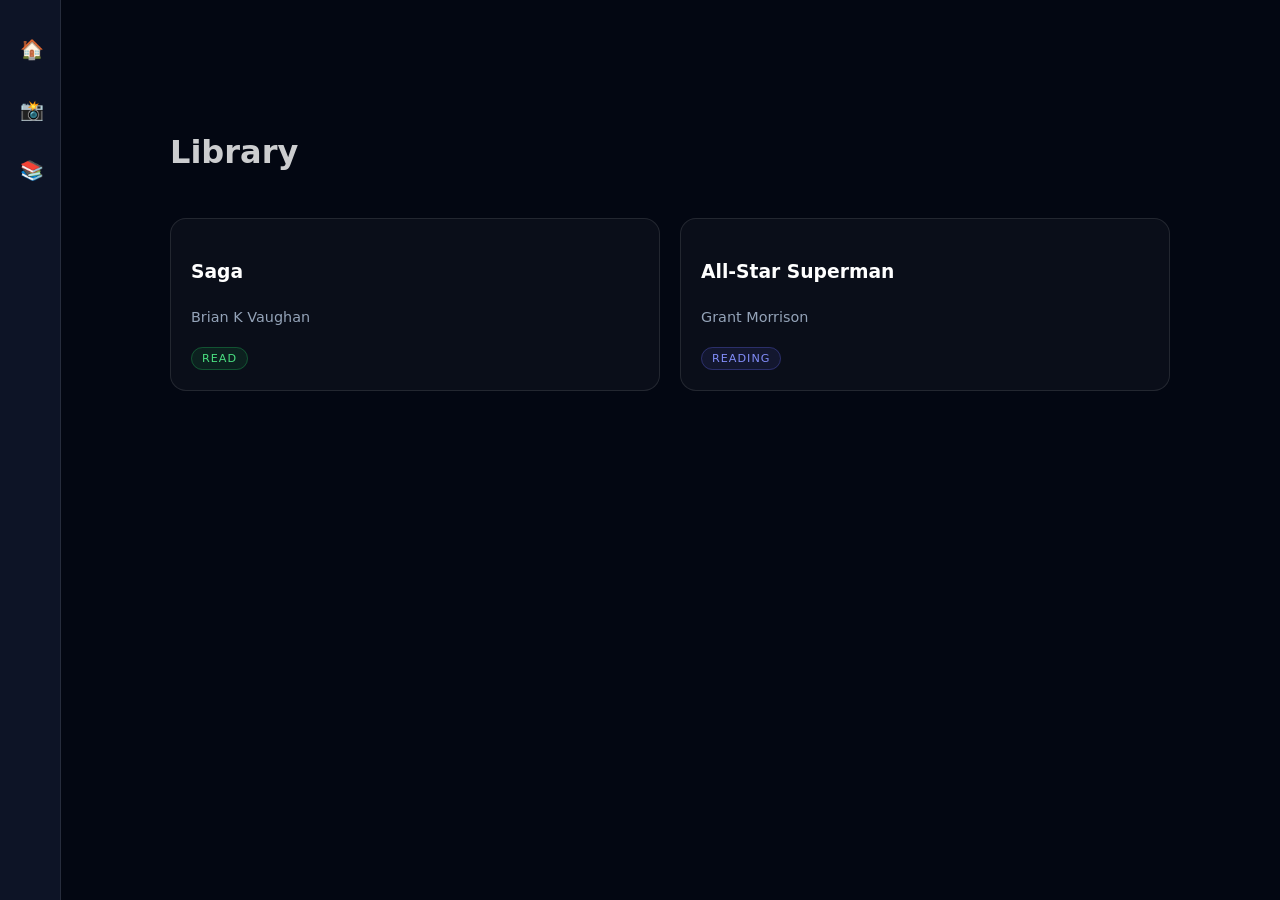
==== library.html @ 32758d91 "Add library page" ====
<!DOCTYPE html>
<html lang="en">
<head>
    <meta charset="UTF-8">
    <meta name="viewport" content="width=device-width, initial-scale=1.0">
    <title>My Library</title>
    <link rel="stylesheet" href="style.css"> 
</head>
<body>

<nav class="side-nav">
    <div class="nav-item">
        <a href="index.html#home">
            <span class="icon">🏠</span>
            <span class="nav-text">Home</span>
        </a>
    </div>
    <div class="nav-item">
        <a href="photos.html">
            <span class="icon">📸</span>
            <span class="nav-text">Photos</span>
        </a>
    </div>
    <div class="nav-item">
        <a href="library.html">
            <span class="icon">📚</span>
            <span class="nav-text">Library</span>
        </a>
    </div>
</nav>

<main>
    <section id="books" class="content-section">
        <h2>Library</h2>
        <div class="book-grid">
            <div class="book-card">
                <div class="book-info">
                    <h3>Saga</h3>
                    <p class="author">Brian K Vaughan</p>
                    <span class="status-tag finished">Read</span>
                </div>
            </div>
            <div class="book-card">
                <div class="book-info">
                    <h3>All-Star Superman</h3>
                    <p class="author">Grant Morrison</p>
                    <span class="status-tag reading">Reading</span>
                </div>
            </div>
        </div>
    </section>
</main>

<script>
    const sideNav = document.querySelector('.side-nav');
    sideNav.addEventListener('mouseenter', () => sideNav.classList.add('expanded'));
    sideNav.addEventListener('mouseleave', () => sideNav.classList.remove('expanded'));
</script>

</body>
</html>
---- style.css ----
:root {
    --bg: #030712;
    --glass: rgba(255, 255, 255, 0.03);
    --glass-border: rgba(255, 255, 255, 0.1);
    --accent-gradient: linear-gradient(135deg, #6366f1 0%, #a855f7 50%, #ec4899 100%);
    --text-dim: #94a3b8;
}

body {
    margin: 0;
    font-family: 'Inter', system-ui, -apple-system, sans-serif;
    background-color: var(--bg);
    color: white;
    line-height: 1.6;
    scroll-behavior: smooth;
}

/* 1. Floating Glass Nav */
.side-nav {
    position: fixed;
    left: 0;
    top: 0;
    height: 100vh;
    width: 60px; /* The 'Collapsed' state */
    background: rgba(15, 23, 42, 0.9);
    backdrop-filter: blur(15px);
    border-right: 1px solid var(--glass-border);
    transition: width 0.3s cubic-bezier(0.4, 0, 0.2, 1);
    overflow: hidden;
    z-index: 2000;
    display: flex;
    flex-direction: column;
    padding-top: 20px;
}

.nav-item a {
    display: flex;
    align-items: center;
    padding: 15px 20px;
    text-decoration: none;
    color: var(--text-dim);
    transition: 0.2s;
    white-space: nowrap;
}

.nav-item a:hover {
    background: var(--glass);
    color: white;
}

.icon {
    min-width: 30px;
    font-size: 1.2rem;
}

.nav-text {
    margin-left: 20px;
    opacity: 0;
    transition: opacity 0.2s;
}

/* This pushes your 'Welcome' text and footer to the right */
main, footer {
    margin-left: 60px; 
    transition: margin-left 0.3s ease;
}

/* 2. Hero Section with Gradient Text */
.hero {
    height: 100vh;
    display: flex;
    flex-direction: column;
    justify-content: center;
    align-items: center;
    text-align: center;
    background: radial-gradient(circle at top, rgba(99, 102, 241, 0.15) 0%, transparent 50%);
}

h1 {
    font-size: clamp(2.5rem, 8vw, 5rem);
    font-weight: 800;
    background: var(--accent-gradient);
    -webkit-background-clip: text;
    -webkit-text-fill-color: transparent;
    letter-spacing: -0.02em;
    margin-bottom: 20px;
}

/* 3. Modern "Glass" Cards */
.content-section {
    padding: 100px 20px;
    max-width: 1000px;
    margin: 0 auto;
}

h2 {
    font-size: 2rem;
    margin-bottom: 40px;
    opacity: 0.8;
}

.card, .project-card {
    background: var(--glass);
    backdrop-filter: blur(5px);
    border: 1px solid var(--glass-border);
    padding: 30px;
    border-radius: 24px;
    transition: all 0.4s cubic-bezier(0.175, 0.885, 0.32, 1.275);
}

.card:hover, .project-card:hover {
    background: rgba(255, 255, 255, 0.06);
    transform: scale(1.02);
    border-color: rgba(99, 102, 241, 0.5);
}

/* 4. Project Grid Layout */
.project-grid {
    display: grid;
    grid-template-columns: repeat(auto-fit, minmax(300px, 1fr));
    gap: 25px;
}

.tag {
    display: inline-block;
    margin-top: 15px;
    padding: 4px 12px;
    background: rgba(99, 102, 241, 0.1);
    color: #818cf8;
    border-radius: 6px;
    font-size: 0.75rem;
    text-transform: uppercase;
    letter-spacing: 0.05em;
}

/* Push the footer to the very bottom of the content */
footer {
    margin-top: auto; 
    padding: 40px 20px;
    background: var(--glass);
    backdrop-filter: blur(12px);
    border-top: 1px solid var(--glass-border);
    text-align: center;
    width: 100%;
}

.footer-content p {
    color: var(--text-dim);
    font-size: 0.85rem;
    margin-bottom: 10px;
}

.footer-content a {
    color: white;
    text-decoration: none;
    font-weight: 600;
    margin: 0 10px;
    transition: 0.3s;
}

.footer-content a:hover {
    color: var(--accent-gradient); /* Note: gradients don't always work on text without extra steps, so 'white' is safer here */
    text-decoration: underline;
}
/* ADD THIS TO YOUR CSS */
@media (max-width: 768px) {
    .side-nav {
        width: 60px;
        /* On mobile, let's make it slightly more transparent 
           so you can see content behind it */
        background: rgba(15, 23, 42, 0.95);
    }
    
    /* Ensure content has enough room on small screens */
    main, footer {
        margin-left: 60px;
        padding: 20px;
    }
}

/* ADD THIS INSTEAD */
.side-nav.expanded {
    width: 200px;
}

.side-nav.expanded .nav-text {
    opacity: 1;
}

/* ADD TO YOUR CSS */
.book-grid {
    display: grid;
    grid-template-columns: repeat(auto-fit, minmax(250px, 1fr));
    gap: 20px;
}

.book-card {
    background: var(--glass);
    border: 1px solid var(--glass-border);
    padding: 20px;
    border-radius: 16px;
    display: flex;
    align-items: center;
    transition: 0.3s ease;
}

.book-card:hover {
    background: rgba(255, 255, 255, 0.08);
    transform: translateY(-5px);
}

.author {
    color: var(--text-dim);
    font-size: 0.9rem;
    margin: 5px 0 15px 0;
}

.status-tag {
    font-size: 0.7rem;
    padding: 4px 10px;
    border-radius: 20px;
    text-transform: uppercase;
    letter-spacing: 1px;
}

.finished {
    background: rgba(34, 197, 94, 0.1);
    color: #4ade80;
    border: 1px solid rgba(34, 197, 94, 0.3);
}

.reading {
    background: rgba(99, 102, 241, 0.1);
    color: #818cf8;
    border: 1px solid rgba(99, 102, 241, 0.3);
}

/* ADD TO YOUR CSS */
.section-intro {
    color: var(--text-dim);
    margin-top: -30px;
    margin-bottom: 40px;
}

.photo-gallery {
    column-count: 3;
    column-gap: 20px;
}

.photo-item {
    margin-bottom: 20px;
    break-inside: avoid; /* Prevents photos from splitting between columns */
}

.photo-item img {
    width: 100%;
    border-radius: 16px;
    border: 1px solid var(--glass-border);
    transition: transform 0.3s ease, filter 0.3s ease;
    display: block;
}

.photo-item img:hover {
    transform: scale(1.03);
    border-color: rgba(99, 102, 241, 0.5);
}

/* Responsive adjustment for tablets/phones */
@media (max-width: 900px) {
    .photo-gallery { column-count: 2; }
}

@media (max-width: 600px) {
    .photo-gallery { column-count: 1; }
}
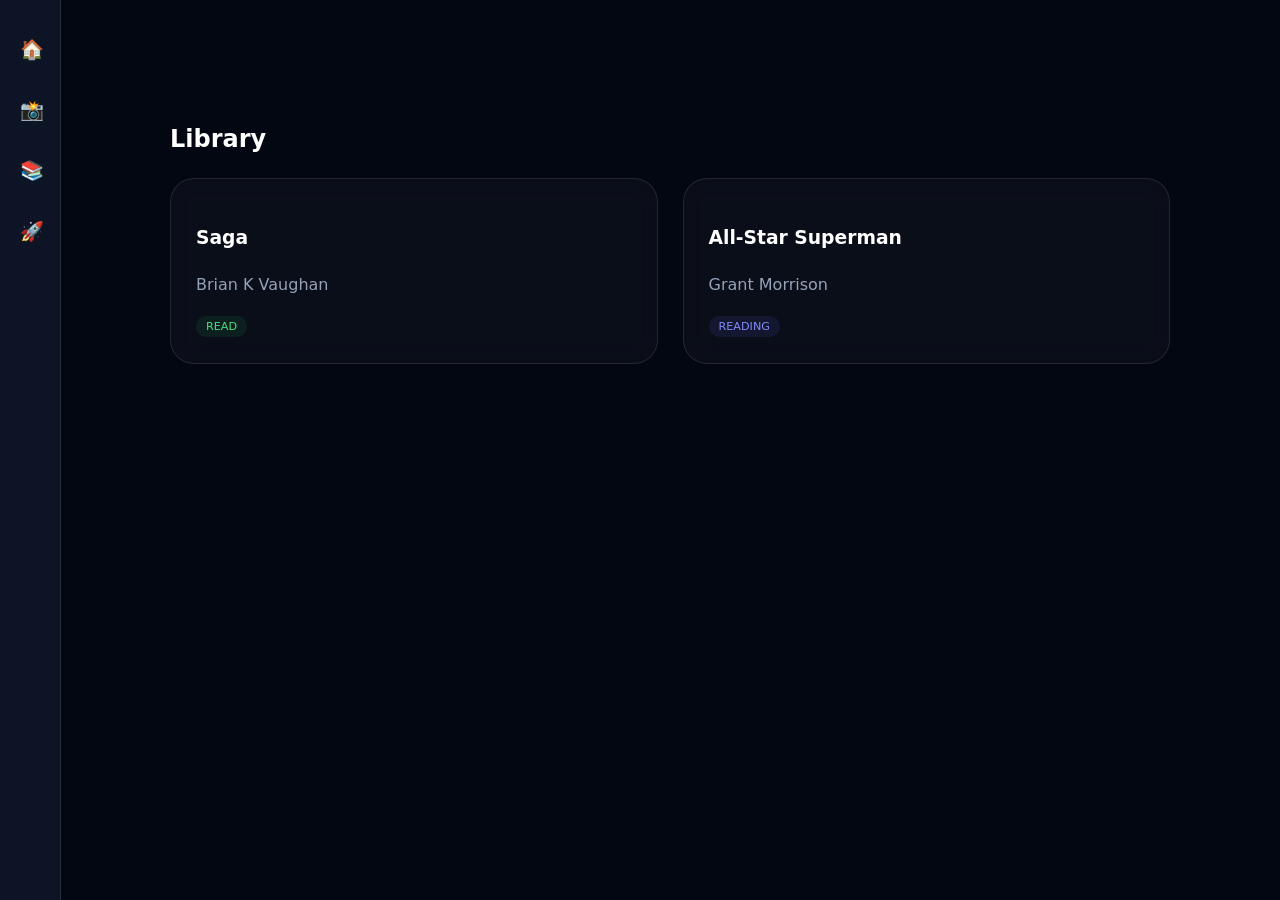
==== commit 078ab573: "Fix library html file with the updates to CSS" ====
--- a/library.html
+++ b/library.html
@@ -4,13 +4,13 @@
     <meta charset="UTF-8">
     <meta name="viewport" content="width=device-width, initial-scale=1.0">
     <title>My Library</title>
-    <link rel="stylesheet" href="style.css"> 
+    <link rel="stylesheet" href="style.css?v=1.2"> 
 </head>
 <body>
 
 <nav class="side-nav">
     <div class="nav-item">
-        <a href="index.html#home">
+        <a href="index.html">
             <span class="icon">🏠</span>
             <span class="nav-text">Home</span>
         </a>
@@ -25,6 +25,12 @@
         <a href="library.html">
             <span class="icon">📚</span>
             <span class="nav-text">Library</span>
+        </a>
+    </div>
+    <div class="nav-item">
+        <a href="projects.html">
+            <span class="icon">🚀</span>
+            <span class="nav-text">Projects</span>
         </a>
     </div>
 </nav>
--- a/style.css
+++ b/style.css
@@ -1,4 +1,4 @@
-    :root {
+:root {
     --bg: #030712;
     --glass: rgba(255, 255, 255, 0.03);
     --glass-border: rgba(255, 255, 255, 0.1);
@@ -13,6 +13,7 @@
     color: white;
     line-height: 1.6;
     scroll-behavior: smooth;
+    overflow-x: hidden;
 }
 
 /* 1. Floating Glass Nav */
@@ -21,9 +22,10 @@
     left: 0;
     top: 0;
     height: 100vh;
-    width: 60px; /* The 'Collapsed' state */
+    width: 60px;
     background: rgba(15, 23, 42, 0.9);
     backdrop-filter: blur(15px);
+    -webkit-backdrop-filter: blur(15px);
     border-right: 1px solid var(--glass-border);
     transition: width 0.3s cubic-bezier(0.4, 0, 0.2, 1);
     overflow: hidden;
@@ -31,6 +33,10 @@
     display: flex;
     flex-direction: column;
     padding-top: 20px;
+}
+
+.side-nav.expanded {
+    width: 200px;
 }
 
 .nav-item a {
@@ -59,13 +65,26 @@
     transition: opacity 0.2s;
 }
 
-/* This pushes your 'Welcome' text and footer to the right */
+.side-nav.expanded .nav-text {
+    opacity: 1;
+}
+
+/* 2. Main Content & Animations */
 main, footer {
     margin-left: 60px; 
     transition: margin-left 0.3s ease;
 }
 
-/* 2. Hero Section with Gradient Text */
+@keyframes fadeIn {
+    from { opacity: 0; transform: translateY(10px); }
+    to { opacity: 1; transform: translateY(0); }
+}
+
+main {
+    animation: fadeIn 0.8s ease-out;
+}
+
+/* 3. Hero Section */
 .hero {
     height: 100vh;
     display: flex;
@@ -86,162 +105,38 @@
     margin-bottom: 20px;
 }
 
-/* 3. Modern "Glass" Cards */
+/* 4. Universal Glass Card Styling */
 .content-section {
     padding: 100px 20px;
     max-width: 1000px;
     margin: 0 auto;
 }
 
-h2 {
-    font-size: 2rem;
-    margin-bottom: 40px;
-    opacity: 0.8;
+.book-card, .project-card, .card {
+    background: var(--glass);
+    backdrop-filter: blur(12px);
+    -webkit-backdrop-filter: blur(12px);
+    border: 1px solid var(--glass-border);
+    padding: 25px;
+    border-radius: 24px;
+    transition: transform 0.3s ease, box-shadow 0.3s ease, border-color 0.3s ease;
 }
 
-.card, .project-card {
-    background: var(--glass);
-    backdrop-filter: blur(5px);
-    border: 1px solid var(--glass-border);
-    padding: 30px;
-    border-radius: 24px;
-    transition: all 0.4s cubic-bezier(0.175, 0.885, 0.32, 1.275);
+.book-card:hover, .project-card:hover, .card:hover {
+    transform: translateY(-8px);
+    background: rgba(255, 255, 255, 0.07);
+    border-color: rgba(99, 102, 241, 0.5);
+    box-shadow: 0 15px 30px rgba(0, 0, 0, 0.4);
 }
 
-.card:hover, .project-card:hover {
-    background: rgba(255, 255, 255, 0.06);
-    transform: scale(1.02);
-    border-color: rgba(99, 102, 241, 0.5);
-}
-
-/* 4. Project Grid Layout */
-.project-grid {
+/* 5. Grids */
+.project-grid, .book-grid {
     display: grid;
-    grid-template-columns: repeat(auto-fit, minmax(300px, 1fr));
+    grid-template-columns: repeat(auto-fit, minmax(280px, 1fr));
     gap: 25px;
 }
 
-.tag {
-    display: inline-block;
-    margin-top: 15px;
-    padding: 4px 12px;
-    background: rgba(99, 102, 241, 0.1);
-    color: #818cf8;
-    border-radius: 6px;
-    font-size: 0.75rem;
-    text-transform: uppercase;
-    letter-spacing: 0.05em;
-}
-
-/* Push the footer to the very bottom of the content */
-footer {
-    margin-top: auto; 
-    padding: 40px 20px;
-    background: var(--glass);
-    backdrop-filter: blur(12px);
-    border-top: 1px solid var(--glass-border);
-    text-align: center;
-    width: 100%;
-}
-
-.footer-content p {
-    color: var(--text-dim);
-    font-size: 0.85rem;
-    margin-bottom: 10px;
-}
-
-.footer-content a {
-    color: white;
-    text-decoration: none;
-    font-weight: 600;
-    margin: 0 10px;
-    transition: 0.3s;
-}
-
-.footer-content a:hover {
-    color: var(--accent-gradient); /* Note: gradients don't always work on text without extra steps, so 'white' is safer here */
-    text-decoration: underline;
-}
-/* ADD THIS TO YOUR CSS */
-@media (max-width: 768px) {
-    .side-nav {
-        width: 60px;
-        /* On mobile, let's make it slightly more transparent 
-           so you can see content behind it */
-        background: rgba(15, 23, 42, 0.95);
-    }
-    
-    /* Ensure content has enough room on small screens */
-    main, footer {
-        margin-left: 60px;
-        padding: 20px;
-    }
-}
-
-/* ADD THIS INSTEAD */
-.side-nav.expanded {
-    width: 200px;
-}
-
-.side-nav.expanded .nav-text {
-    opacity: 1;
-}
-
-/* ADD TO YOUR CSS */
-.book-grid {
-    display: grid;
-    grid-template-columns: repeat(auto-fit, minmax(250px, 1fr));
-    gap: 20px;
-}
-
-.book-card {
-    background: var(--glass);
-    border: 1px solid var(--glass-border);
-    padding: 20px;
-    border-radius: 16px;
-    display: flex;
-    align-items: center;
-    transition: 0.3s ease;
-}
-
-.book-card:hover {
-    background: rgba(255, 255, 255, 0.08);
-    transform: translateY(-5px);
-}
-
-.author {
-    color: var(--text-dim);
-    font-size: 0.9rem;
-    margin: 5px 0 15px 0;
-}
-
-.status-tag {
-    font-size: 0.7rem;
-    padding: 4px 10px;
-    border-radius: 20px;
-    text-transform: uppercase;
-    letter-spacing: 1px;
-}
-
-.finished {
-    background: rgba(34, 197, 94, 0.1);
-    color: #4ade80;
-    border: 1px solid rgba(34, 197, 94, 0.3);
-}
-
-.reading {
-    background: rgba(99, 102, 241, 0.1);
-    color: #818cf8;
-    border: 1px solid rgba(99, 102, 241, 0.3);
-}
-
-/* ADD TO YOUR CSS */
-.section-intro {
-    color: var(--text-dim);
-    margin-top: -30px;
-    margin-bottom: 40px;
-}
-
+/* 6. Photos Page Specifics */
 .photo-gallery {
     column-count: 3;
     column-gap: 20px;
@@ -249,15 +144,14 @@
 
 .photo-item {
     margin-bottom: 20px;
-    break-inside: avoid; /* Prevents photos from splitting between columns */
+    break-inside: avoid;
 }
 
 .photo-item img {
     width: 100%;
     border-radius: 16px;
     border: 1px solid var(--glass-border);
-    transition: transform 0.3s ease, filter 0.3s ease;
-    display: block;
+    transition: transform 0.3s ease;
 }
 
 .photo-item img:hover {
@@ -265,11 +159,28 @@
     border-color: rgba(99, 102, 241, 0.5);
 }
 
-/* Responsive adjustment for tablets/phones */
-@media (max-width: 900px) {
-    .photo-gallery { column-count: 2; }
+/* 7. Typography & Small Elements */
+.author { color: var(--text-dim); margin-bottom: 15px; }
+
+.status-tag {
+    font-size: 0.7rem;
+    padding: 4px 10px;
+    border-radius: 20px;
+    text-transform: uppercase;
 }
 
-@media (max-width: 600px) {
+.finished { background: rgba(34, 197, 94, 0.1); color: #4ade80; }
+.reading { background: rgba(99, 102, 241, 0.1); color: #818cf8; }
+
+footer {
+    padding: 40px 20px;
+    text-align: center;
+    color: var(--text-dim);
+}
+
+/* Mobile Responsiveness */
+@media (max-width: 768px) {
     .photo-gallery { column-count: 1; }
-}
+    main, footer { margin-left: 0; padding: 20px; }
+    .side-nav { display: none; } /* Simplified for now */
+}
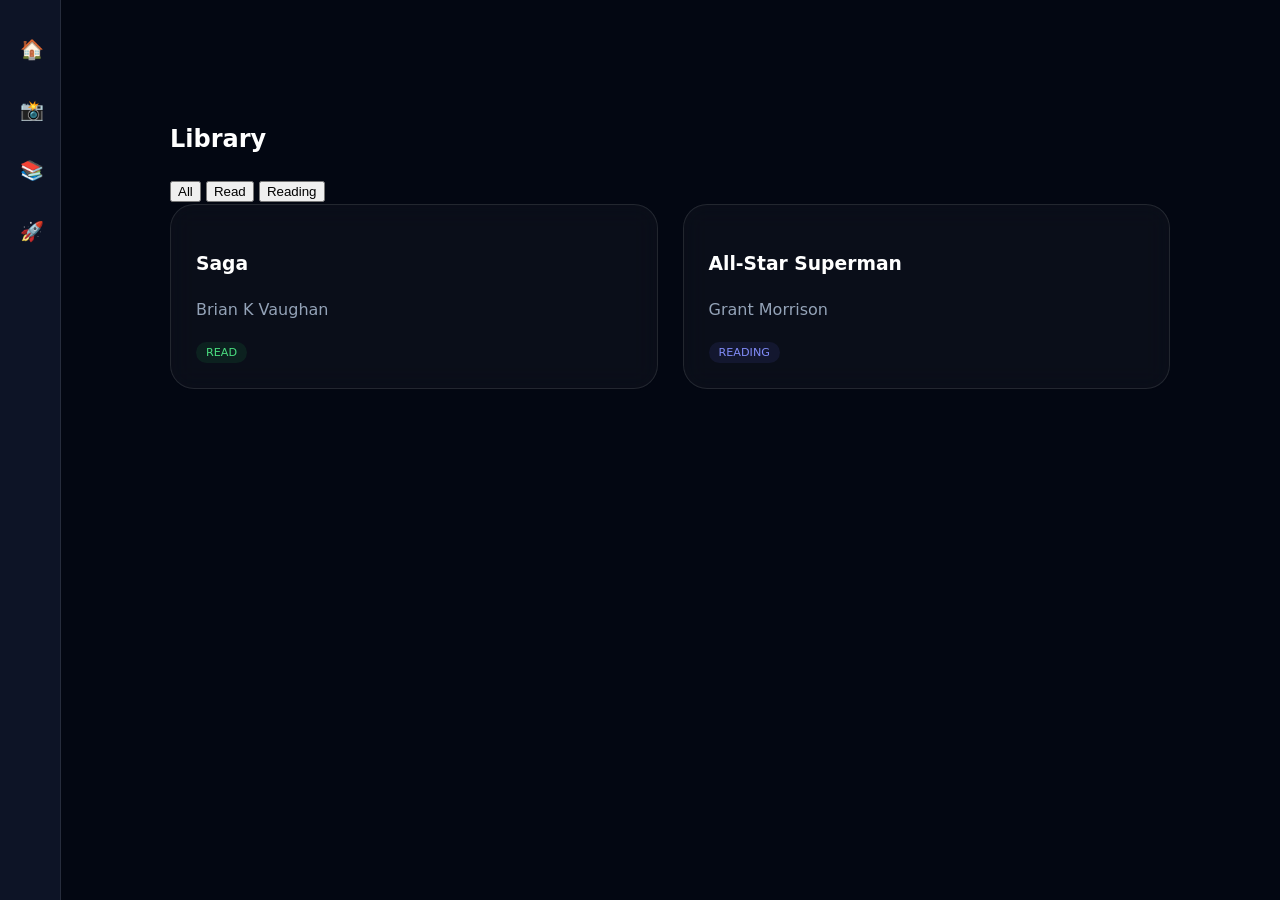
==== commit 4fc979ce: "Adding Filtering to library page" ====
--- a/library.html
+++ b/library.html
@@ -8,36 +8,20 @@
 </head>
 <body>
 
-<nav class="side-nav">
-    <div class="nav-item">
-        <a href="index.html">
-            <span class="icon">🏠</span>
-            <span class="nav-text">Home</span>
-        </a>
-    </div>
-    <div class="nav-item">
-        <a href="photos.html">
-            <span class="icon">📸</span>
-            <span class="nav-text">Photos</span>
-        </a>
-    </div>
-    <div class="nav-item">
-        <a href="library.html">
-            <span class="icon">📚</span>
-            <span class="nav-text">Library</span>
-        </a>
-    </div>
-    <div class="nav-item">
-        <a href="projects.html">
-            <span class="icon">🚀</span>
-            <span class="nav-text">Projects</span>
-        </a>
-    </div>
-</nav>
+<nav class="side-nav"></nav>
+
+
 
 <main>
     <section id="books" class="content-section">
         <h2>Library</h2>
+
+<div class="filter-controls">
+    <button class="filter-btn active" data-filter="all">All</button>
+    <button class="filter-btn" data-filter="finished">Read</button>
+    <button class="filter-btn" data-filter="reading">Reading</button>
+</div>
+
         <div class="book-grid">
             <div class="book-card">
                 <div class="book-info">
@@ -57,11 +41,7 @@
     </section>
 </main>
 
-<script>
-    const sideNav = document.querySelector('.side-nav');
-    sideNav.addEventListener('mouseenter', () => sideNav.classList.add('expanded'));
-    sideNav.addEventListener('mouseleave', () => sideNav.classList.remove('expanded'));
-</script>
+<script src="script.js"></script>
 
 </body>
 </html>
